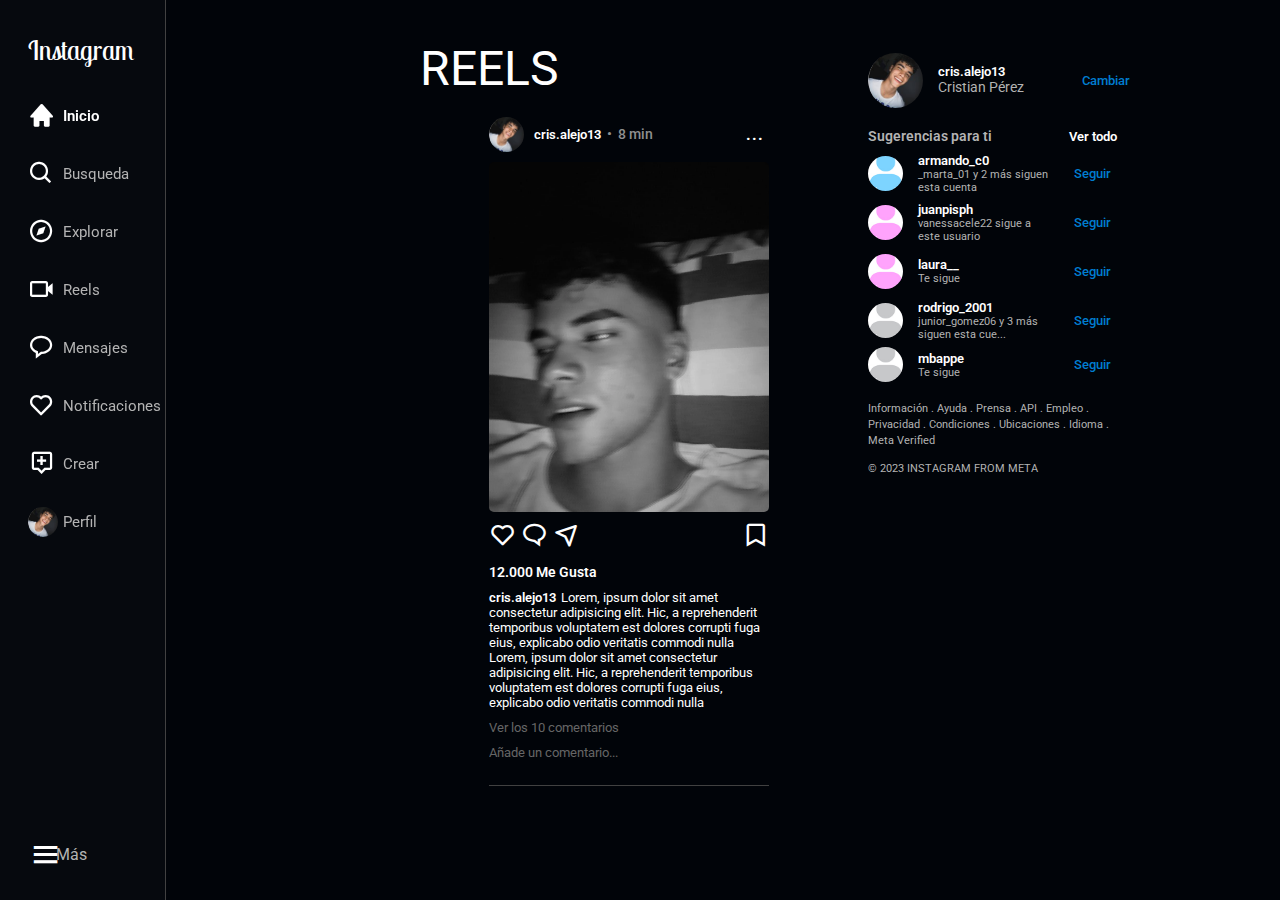
==== components/home.html @ 660f22aa "arreglo de color aside y clase active home" ====
<!DOCTYPE html>
<html lang="en">
<head>
  <meta charset="UTF-8">
  <meta name="viewport" content="width=device-width, initial-scale=1.0">
  <link rel="icon" href="https://static.cdninstagram.com/rsrc.php/v3/yt/r/30PrGfR3xhB.png">
  <link rel="stylesheet" href="../css/home.css">
  <link rel="stylesheet" href="https://cdn.jsdelivr.net/npm/boxicons@latest/css/boxicons.min.css">
  <link rel="stylesheet" href="https://unpkg.com/boxicons@latest/css/boxicons.min.css">
  <title>Instagram</title>
</head>
<body>
  <div class="box_aside_home_menu">
    <header>
      <h1>Instagram</h1>
    </header>
    <div class="box_menu">
      <nav>
        <ul>
          <li>
            <a href="../components/home.html">
              <div class="menu_item active">
                <i class='bx bxs-home'></i>
                <span>Inicio</span>
              </div>
            </a>
          </li>
          <li>
            <div class="menu_item">
              <i class='bx bx-search'></i>
              <span>Busqueda</span>
            </div>
          </li>
          <li>
            <div class="menu_item">
              <i class='bx bx-compass'></i>
              <span>Explorar</span>
            </div>
          </li>
          <li>
            <div class="menu_item">
              <i class='bx bx-video'></i>
              <span>Reels</span>
            </div>
          </li>
          <li>
            <a href="../components/inbox.html">
              <div class="menu_item">
                <i class='bx bx-message-rounded'></i>
                <span>Mensajes</span>
              </div>
            </a>
          </li>
          <li>
            <div class="menu_item">
              <i class='bx bx-heart'></i>
              <span>Notificaciones</span>
            </div>
          </li>
          <li>
            <div class="menu_item">
              <i class='bx bx-message-alt-add'></i>
              <span>Crear</span>
            </div>
          </li>
          <li>
            <a href="../components/profile.html">
              <div class="menu_item">
                <div class="user_profile">
                  <img src="../img/user.jpg" alt="Cristian Pérez">
                </div>
                <span>Perfil</span>
              </div>
            </a>
          </li>
        </ul>
      </nav>
    </div>
    <div class="options">
      <div class="grid_options">
        <i class='bx bx-menu' ></i>
        <span>Más</span>
      </div>
    </div>
  </div>
  <div class="content_main">
    <div class="grid_main">
      <main>
          <section>
            <div class="reels">
              <div class="box_container_reels">
                <span>Reels</span>
              </div>
            </div>
            <div class="content_publications">
              <div class="box_publications">
                <article>
                  <div class="publication">
                    <header>
                      <div class="profile">
                        <div class="box_img_profile">
                          <img src="../img/user.jpg" alt="">
                        </div>
                        <div class="name_profile">
                          <span>cris.alejo13</span>
                          <span>•</span>
                          <span class="current_time_publication">8 min</span>
                        </div>
                      </div>
                      <div class="options_publications">
                        <button>...</button>
                      </div>
                    </header>
                    <div class="post">
                      <img src="../img/cristian.webp" alt="">
                    </div>
                    <div class="interactivity">
                      <div class="reactions_post">
                        <div class="reactions">
                          <span><i class='bx bx-heart'></i></span>
                          <span><i class='bx bx-message-rounded bx-flip-horizontal' ></i></span>
                          <span><i class='bx bx-navigation'></i></span>
                        </div>
                        <div class="save_post">
                          <span><i class='bx bx-bookmark'></i></span>
                        </div>
                      </div>
                      <div class="likes_post">
                        <span>12.000 Me Gusta</span>
                      </div>
                      <div class="description_post">
                        <p><span id="user_profile">cris.alejo13</span>Lorem, ipsum dolor sit amet consectetur adipisicing elit. Hic, a reprehenderit temporibus voluptatem est dolores corrupti fuga eius, explicabo odio veritatis commodi nulla Lorem, ipsum dolor sit amet consectetur adipisicing elit. Hic, a reprehenderit temporibus voluptatem est dolores corrupti fuga eius, explicabo odio veritatis commodi nulla</p>
                      </div>
                      <div class="comments_post">
                        <span>Ver los 10 comentarios</span>
                      </div>
                      <div class="make_comment">
                        <form>
                          <div class="box_input">
                            <textarea placeholder="Añade un comentario..."></textarea>
                          </div>
                        </form>
                      </div>
                    </div>
                  </div>
                </article>
              </div>
            </div>
          </section>
      </main>
      <div class="suggestion">
        <div class="profile_suggestion">
          <div class="suggestions_box profile">
            <div class="box_img_profile">
              <img src="../img/user.jpg" alt="">
            </div>
            <div class="info_profile">
              <span id="username" class="username">cris.alejo13</span>
              <span id="name" class="name">Cristian Pérez</span>
            </div>
              <button>Cambiar</button>
          </div>
          <div class="suggestions_box list">
            <span>Sugerencias para ti</span>
            <button>Ver todo</button>
          </div>
          <div class="suggestions_box not_followers_friends">
            <div class="friends">
              <div class="box_img_profile">
                <img src="../img/masculino.jpg" alt="">
              </div>
              <div class="info_profile">
                <span id="username" class="username">armando_c0</span>
                <span id="friend_follower" class="friend_follower">_marta_01 y 2 más siguen esta cuenta</span>
              </div>
              <button>Seguir</button>
            </div>
            <div class="friends">
              <div class="box_img_profile">
                <img src="../img/femenino.jpg" alt="">
              </div>
              <div class="info_profile">
                <span id="username" class="username">juanpisph</span>
                <span id="friend_follower" class="friend_follower">vanessacele22 sigue a este usuario</span>
              </div>
              <button>Seguir</button>
            </div>
            <div class="friends">
              <div class="box_img_profile">
                <img src="../img/femenino.jpg" alt="">
              </div>
              <div class="info_profile">
                <span id="username" class="username">laura__</span>
                <span id="friend_follower" class="friend_follower">Te sigue</span>
              </div>
              <button>Seguir</button>
            </div>
            <div class="friends">
              <div class="box_img_profile">
                <img src="../img/default.jpg" alt="">
              </div>
              <div class="info_profile">
                <span id="username" class="username">rodrigo_2001</span>
                <span id="friend_follower" class="friend_follower">junior_gomez06 y 3 más siguen esta cue...</span>
              </div>
              <button>Seguir</button>
            </div>
            <div class="friends">
              <div class="box_img_profile">
                <img src="../img/default.jpg" alt="">
              </div>
              <div class="info_profile">
                <span id="username" class="username">mbappe</span>
                <span id="friend_follower" class="friend_follower">Te sigue</span>
              </div>
              <button>Seguir</button>
            </div>
          </div>
          <div class="suggestion_info_company">
            <div class="box">
              <div>
                <a href="">Información</a>
                <span>.</span>
                <a href="#">Ayuda</a>
                <span>.</span>
                <a href="#">Prensa</a>
                <span>.</span>
                <a href="#">API</a>
                <span>.</span>
                <a href="#">Empleo</a>
                <span>.</span>
                <a href="#">Privacidad</a>
                <span>.</span>
                <a href="#">Condiciones</a>
                <span>.</span>
                <a href="#">Ubicaciones</a>
                <span>.</span>
                <a href="#">Idioma</a>
                <span>.</span>
                <a href="#">Meta Verified</a>
              </div>
              <div class="copyright">
                <span>© 2023 INSTAGRAM FROM META</span>
              </div>
            </div>
          </div>
        </div>
      </div>
    </div>
  </div>
</body>
</html>
---- css/home.css ----
@import url('https://fonts.googleapis.com/css2?family=Lobster+Two:ital,wght@0,400;0,700;1,400;1,700&family=Roboto:ital,wght@0,100;0,300;0,400;0,500;0,700;0,900;1,100;1,300;1,400;1,500;1,700;1,900&display=swap');


*{
  padding: 0;
  margin: 0;
  box-sizing: border-box;
  font-family: 'Roboto', sans-serif;
}

html{
  font-size: 16px;
  --border: #414141;
  --hv-bg: rgba(38, 38, 38, .4);
  --color-letter: #A8A8A8;
  --color-meta: #0095F6;
  --font-size-letter: .9rem;
  --font-size-description: .8rem;
  --font-size-icon-menu-aside: 1.7rem;
}



body{
  min-height: 100vh;
  background: #010409;
}

.box_aside_home_menu{
  position: fixed;
  top: 0;
  left: 0;
  width: 13%;
  height: 100vh;
  background: #06090e;
  padding: 20px 10px 10px 20px;
  border-right: 1px solid var(--border);
}

.box_aside_home_menu header{
  position: relative;
  top: 0;
  left: 0;
  width: 100%;
  height: 7%;
  display: flex;
  align-items: center;
  cursor: pointer;
}

.box_aside_home_menu header h1{
  font-family: 'Lobster Two', cursive;
  font-weight: 500;
  font-size: 1.7rem;
  color: #fff;
  padding-left: 8px;
}

.box_aside_home_menu .box_menu{
  position: relative;
  top: 0;
  left: 0;
  width: 100%;
  height: 86%;
  display: flex;
}

.box_aside_home_menu .box_menu nav{
  margin-top: 10px;
  flex-grow: 1;
}

.box_aside_home_menu .box_menu nav ul{
  display: flex;
  flex-direction: column;
  gap: 8px;
}

.box_aside_home_menu .box_menu nav ul li{
  list-style: none;
  height: 50px;
  border-radius: 8px;
  transition: .5s;
  cursor: pointer;
}

.box_aside_home_menu .box_menu nav ul li{
  display: flex;
  align-items: center;
  padding-left: 8px;
}

.box_aside_home_menu .box_menu nav ul li a{
  text-decoration: none;
  flex-grow: 1;
}


.box_aside_home_menu .box_menu nav ul li:hover{
  background: rgba(38, 38, 38, .4);
}

.box_aside_home_menu .box_menu nav ul li .menu_item{
  display: grid;
  grid-template-columns: 10% 1fr;
  gap: 20px;
  flex-grow: 1;
}

.box_aside_home_menu .box_menu nav ul li .menu_item > span{
  align-self: center;
  color: #b3b3b3;
  font-size: .96rem;
  font-weight: 400;
}


.box_aside_home_menu .box_menu nav ul li .menu_item.active span{
  font-weight: 600;
  color: #fff;
}



.box_aside_home_menu .box_menu nav ul li .menu_item i{
  color: #fff;
  font-size: 1.7rem;
  font-weight: 300;
}


.box_aside_home_menu .box_menu nav ul li .menu_item .user_profile{
  position: relative;
  width: 30px;
  height: 30px;
}

.box_aside_home_menu .box_menu nav ul li .menu_item .user_profile img{
  position: absolute;
  width: 100%;
  height: 100%;
  object-fit: cover;
  border-radius: 50%;
}


.box_aside_home_menu .options{
  display: flex;
  width: 100%;
  border-radius: 8px;
  transition: .5s;
  padding: 8px;
}

.box_aside_home_menu .options .grid_options{
  display: grid;
  width: 100%;
  grid-template-columns: 15% 1fr;
  gap: 10px;
}

.box_aside_home_menu .options .grid_options i{
  color: #fff;
  font-size: 2.2rem;
  font-weight: 300;
}

.box_aside_home_menu .options .grid_options span{
  align-self: center;
}

.box_aside_home_menu .options .grid_options span{
  font-size: 1rem;
  color: #b3b3b3;
}

.box_aside_home_menu .options:hover{
  background: rgba(38, 38, 38, .4);
  cursor: pointer;
}


.content_main{
  position: relative;
  margin-left: 250px;
}

.content_main .grid_main{
  display: grid;
  grid-template-columns: 1fr 40%;
  gap: 50px;
}


.content_main .grid_main main{
  position: relative;
}

.content_main .grid_main main section{
  margin-top: 40px;
  position: relative;
  width: 100%;
  height: calc(100% - 40px);
  display: grid;
  grid-template-rows: max-content 1fr;
  row-gap: 20px;
}

/*-----------Construción de historias instagram-----------*/

.content_main .grid_main main section .reels{
  display: flex;
  justify-content: flex-end;
  position: relative;
  width: 100%;
  height: 100%;
}

.content_main .grid_main main section .reels .box_container_reels{
  position: relative;
  width: 70%;
  max-width: 1000px;
}

.content_main .grid_main main section .reels .box_container_reels span{
  color: #fff;
  text-transform: uppercase;
  font-size: 3rem;
}









/*-------- Construción de historias instagram----------*/




.content_main .grid_main main section .content_publications{
  display: flex;
  justify-content: flex-end;
  width: 100%;
}

.content_main .grid_main main section .content_publications .box_publications{
  display: flex;
  flex-direction: column;
  width: 58%;
  gap: 20px;
  /* background: rgba(255, 255, 255, .2); */
}


.content_main .grid_main main section .content_publications .box_publications article{
  display: flex;
  position: relative;
  width: 100%;
  /* height: 100%; */
  max-width: 480px;
  /* height: 800px; */
  /* background: red; */
  margin-bottom: 20px;
}

.content_main .grid_main main section .content_publications .box_publications article:nth-child(1){
  margin-bottom: 20px;
}

.content_main .grid_main main section .content_publications .box_publications article .publication{
  position: relative;
  display: grid;
  grid-template-rows: max-content 1fr; /*La fila 3 crece implicitamente*/
  width: 85%;
  height: inherit;
  border-bottom: 1px solid #414141;
}

.content_main .grid_main main section .content_publications .box_publications article .publication header{
  display: flex;
  flex-direction: row;
  justify-content: space-between;
  align-items: center;
  padding-bottom: 10px;
}

.content_main .grid_main main section .content_publications .box_publications article .publication header .profile{
  position: relative;
  display: grid;
  grid-template-columns: max-content 1fr;
  flex-grow: 1;
}

.content_main .grid_main main section .content_publications .box_publications article .publication header .profile .box_img_profile{
  position: relative;
  width: 35px;
  height: 35px;
}

.content_main .grid_main main section .content_publications .box_publications article .publication header .profile .box_img_profile img{
  position: absolute;
  width: 100%;
  height: 100%;
  object-fit: cover;
  border-radius: 50%;
}


.content_main .grid_main main section .content_publications .box_publications article .publication header .profile .name_profile{
  display: grid;
  grid-template-columns: max-content max-content max-content;
  place-items: center;
  padding-left: 10px;
  column-gap: 6px;
}

.content_main .grid_main main section .content_publications .box_publications article .publication header .profile .name_profile span{
  color: #8F8F8F;
  font-weight: 500;
  font-size: .9rem;
}

.content_main .grid_main main section .content_publications .box_publications article .publication header .profile .name_profile span:nth-child(1){
  color: #fff;
  font-size: .8rem;
  font-weight: 600;
}

.content_main .grid_main main section .content_publications .box_publications article .publication header .options_publications{
  display: flex;
}

.content_main .grid_main main section .content_publications .box_publications article .publication header .options_publications button{
  outline: none;
  border: none;
  background: none;
  padding: 5px;
  font-size: 1.02rem;
  letter-spacing: 1px;
  color: #fff;
  font-weight: 700;
  cursor: pointer;
}

.content_main .grid_main main section .content_publications .box_publications article .publication header .options_publications button:hover{
  color: #666666;
}


.content_main .grid_main main section .content_publications .box_publications article .publication .post{
  position: relative;
  display: block;
  width: 100%;
  padding-bottom: 125%;
  /* height: 100%; */
  border-radius: 5px;
  overflow: hidden;
}

.content_main .grid_main main section .content_publications .box_publications article .publication .post img{
  position: absolute;
  width: 100%;
  height: 100%;
  object-fit: cover;
}


.content_main .grid_main main section .content_publications .box_publications article .publication .interactivity{
  position: relative;
  display: flex;
  flex-direction: column;
  gap: 10px;
}

.content_main .grid_main main section .content_publications .box_publications article .publication .interactivity .reactions_post{
  display: flex;
  justify-content: space-between;
  padding-top: 10px;
}

.content_main .grid_main main section .content_publications .box_publications article .publication .interactivity .reactions_post .reactions{
  display: flex;
  align-items: center;
  gap: 5px;
}

.content_main .grid_main main section .content_publications .box_publications article .publication .interactivity .reactions_post .reactions span,
.content_main .grid_main main section .content_publications .box_publications article .publication .interactivity .save_post span{
  font-size: 1.7rem;
  color: #fff;
  cursor: pointer;
}

.content_main .grid_main main section .content_publications .box_publications article .publication .interactivity .reactions_post .reactions span i,
.content_main .grid_main main section .content_publications .box_publications article .publication .interactivity .save_post span i{
  font-weight: 100;
}

.content_main .grid_main main section .content_publications .box_publications article .publication .interactivity .reactions_post .reactions span i:hover,
.content_main .grid_main main section .content_publications .box_publications article .publication .interactivity .save_post span i:hover{
  color: #666666;
}

.content_main .grid_main main section .content_publications .box_publications article .publication .interactivity .likes_post{
  display: flex;
}

.content_main .grid_main main section .content_publications .box_publications article .publication .interactivity .likes_post span{
  font-size: .85rem;
  color: #fff;
  font-weight: 600;
  cursor: pointer;
}

.content_main .grid_main main section .content_publications .box_publications article .publication .interactivity .description_post{
  display: flex;
  flex-wrap: wrap;
}


.content_main .grid_main main section .content_publications .box_publications article .publication .interactivity .description_post p{
  font-size: .8rem;
  color: #fff;  
}

.content_main .grid_main main section .content_publications .box_publications article .publication .interactivity .description_post p span{
  font-size: .8rem;
  color: #fff;
  font-weight: 600;
  margin-right: 5px;
}

.content_main .grid_main main section .content_publications .box_publications article .publication .interactivity .comments_post{
  display: flex;
}

.content_main .grid_main main section .content_publications .box_publications article .publication .interactivity .comments_post span{
  color: #666666;
  font-size: .8rem;
}

.content_main .grid_main main section .content_publications .box_publications article .publication .interactivity .comments_post span:hover{
  text-decoration: underline;
  cursor: pointer;
}

.content_main .grid_main main section .content_publications .box_publications article .publication .interactivity .make_comment{
  display: flex;
  height: 40px;
}

.content_main .grid_main main section .content_publications .box_publications article .publication .interactivity .make_comment form{
  flex-grow: 1;
}

.content_main .grid_main main section .content_publications .box_publications article .publication .interactivity .make_comment form .box_input{
  position: relative;
  width: 100%;
  height: 100%;
}

.content_main .grid_main main section .content_publications .box_publications article .publication .interactivity .make_comment form .box_input textarea{
  position: absolute;
  outline: none;
  background: none;
  border: none;
  width: 100%;
  height: 100%;
  font-size: .8rem;
  resize: none;
  color: #fff;
  padding-right: 80px;
}

.content_main .grid_main main section .content_publications .box_publications article .publication .interactivity .make_comment form .box_input textarea::placeholder{
  color: #666666;
}


.content_main .grid_main .suggestion{
  width: 100%;
  height: 100vh;
}

.content_main .grid_main .suggestion .profile_suggestion{
  margin-top: 40px;
}

.content_main .grid_main .suggestion .profile_suggestion{
  display: grid;
  grid-template-rows: 80px 20px 230px 100px;
  gap: 6px;
}

.content_main .grid_main .suggestion .profile_suggestion .suggestions_box.profile{
  display: grid;
  grid-template-columns: max-content 25% 100px;
  place-items: center;
  gap: 15px;
}

.content_main .grid_main .suggestion .profile_suggestion .suggestions_box.profile .box_img_profile{
  position: relative;
  width: 55px;
  height: 55px;
}

.content_main .grid_main .suggestion .profile_suggestion .suggestions_box.profile .box_img_profile img,
.content_main .grid_main .suggestion .profile_suggestion .suggestions_box.not_followers_friends .friends .box_img_profile img{
  position: absolute;
  width: 100%;
  height: 100%;
  object-fit: cover;
  border-radius: 50%;
}

.content_main .grid_main .suggestion .profile_suggestion .suggestions_box.profile .info_profile,
.content_main .grid_main .suggestion .profile_suggestion .suggestions_box.not_followers_friends .friends .info_profile{
  position: relative;
  width: 100%;
  height: 100%;
}

.content_main .grid_main .suggestion .profile_suggestion .suggestions_box.profile .info_profile,
.content_main .grid_main .suggestion .profile_suggestion .suggestions_box.not_followers_friends .friends .info_profile{
  display: flex;
  flex-direction: column;
  justify-content: center;
}

.content_main .grid_main .suggestion .profile_suggestion .suggestions_box.profile .info_profile span:nth-child(1),
.content_main .grid_main .suggestion .profile_suggestion .suggestions_box.not_followers_friends .friends .info_profile span:nth-child(1){
  color: #fff;
  font-weight: 600;
  font-size: .8rem;
}

.content_main .grid_main .suggestion .profile_suggestion .suggestions_box.profile .info_profile span:nth-child(2){
  color: #b3b3b3;
  font-size: .9rem;
}

.content_main .grid_main .suggestion .profile_suggestion .suggestions_box.profile button,
.content_main .grid_main .suggestion .profile_suggestion .suggestions_box.not_followers_friends .friends button{
  background: none;
  outline: none;
  border: none;
  color: #007DD0;
  font-weight: 500;
  font-size: .8rem;
  cursor: pointer;
}

.content_main .grid_main .suggestion .profile_suggestion .suggestions_box.profile button:hover,
.content_main .grid_main .suggestion .profile_suggestion .suggestions_box.not_followers_friends .friends button:hover{
 color: #fff;
}

.content_main .grid_main .suggestion .profile_suggestion .suggestions_box.list{
  width: calc(10% + 25% + 100px + 5px);
  display: flex;
  justify-content: space-between;
  align-items: center;
}

.content_main .grid_main .suggestion .profile_suggestion .suggestions_box.list span{
  color: #b3b3b3;
  font-size: .85rem;
  font-weight: 600;
}

.content_main .grid_main .suggestion .profile_suggestion .suggestions_box.list button{
  border: none;
  outline: none;
  background: none;
  color: #fff;
  font-size: .8rem;
  font-weight: 600;
  cursor: pointer;
}

.content_main .grid_main .suggestion .profile_suggestion .suggestions_box.list button:hover{
  color: #b3b3b3;
}

.content_main .grid_main .suggestion .profile_suggestion .not_followers_friends{
  width: calc(10% + 25% + 100px + 5px);
  height: 100%;
  display: grid;
  grid-template-rows: repeat(4, 1fr);
  gap: 5px;
}

.content_main .grid_main .suggestion .profile_suggestion .not_followers_friends .friends{
  display: grid;
  grid-template-columns: max-content 1fr 50px;
  place-items: center;
  column-gap: 15px;
}

.content_main .grid_main .suggestion .profile_suggestion .suggestions_box.not_followers_friends .friends .box_img_profile{
  position: relative;
  width: 35px;
  height: 35px;
}

.content_main .grid_main .suggestion .profile_suggestion .suggestions_box.not_followers_friends .friends .info_profile span:nth-child(2){
  color: #b3b3b3;
  font-size: .7rem;
}


.content_main .grid_main .suggestion .profile_suggestion .suggestion_info_company{
  display: flex;
  align-items: center;
}

.content_main .grid_main .suggestion .profile_suggestion .box{
  display: grid;
  grid-template-rows: repeat(2, auto);
  width: calc(10% + 25% + 100px + 5px);
  row-gap: 15px;
}

.content_main .grid_main .suggestion .profile_suggestion .box div{
  display: flex;
  flex-wrap: wrap;
  gap: 3px;
}

.content_main .grid_main .suggestion .profile_suggestion .box div > a,
.content_main .grid_main .suggestion .profile_suggestion .box div > span{
  text-decoration: none;
  font-size: .70rem;
  color: #b3b3b3;
}

.content_main .grid_main .suggestion .profile_suggestion .box div > a:hover{
  text-decoration: underline;
}


@media screen and (min-width: 1500px){
  .content_main .grid_main main section .content_publications .box_publications article .publication{
    grid-template-rows: max-content 1fr;
  }
  

}
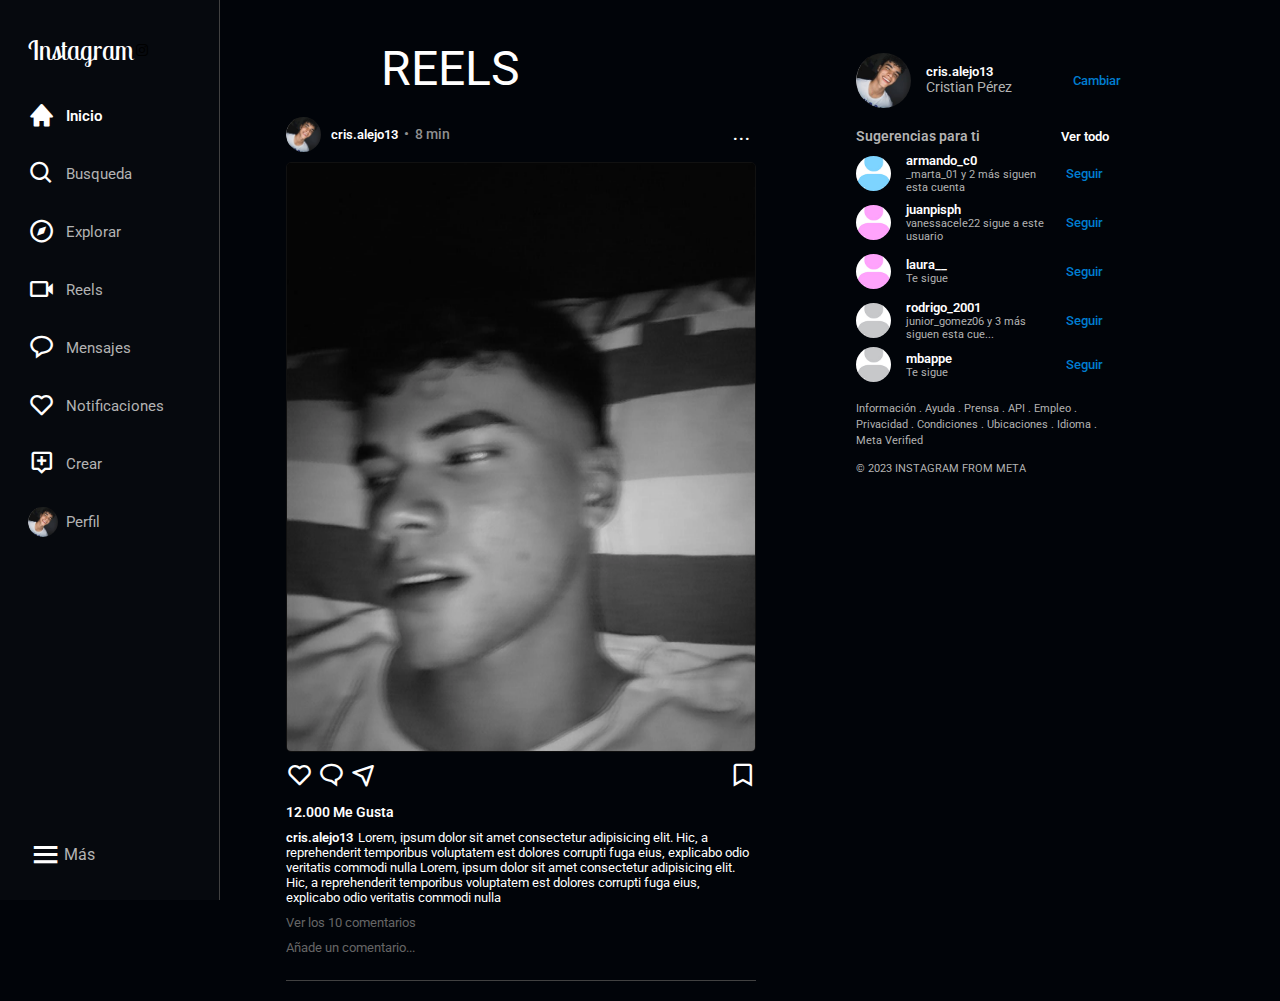
==== commit 56d8d525: "Media query de la home hasta 765px" ====
--- a/components/home.html
+++ b/components/home.html
@@ -13,6 +13,7 @@
   <div class="box_aside_home_menu">
     <header>
       <h1>Instagram</h1>
+      <i class='bx bxl-instagram'></i>
     </header>
     <div class="box_menu">
       <nav>
--- a/css/home.css
+++ b/css/home.css
@@ -17,6 +17,7 @@
   --font-size-letter: .9rem;
   --font-size-description: .8rem;
   --font-size-icon-menu-aside: 1.7rem;
+  --border-box-img-post: #111111;
 }
 
 
@@ -32,6 +33,7 @@
   left: 0;
   width: 13%;
   height: 100vh;
+  min-width: 220px;
   background: #06090e;
   padding: 20px 10px 10px 20px;
   border-right: 1px solid var(--border);
@@ -188,7 +190,7 @@
 .content_main .grid_main{
   display: grid;
   grid-template-columns: 1fr 40%;
-  gap: 50px;
+  gap: 100px;
 }
 
 
@@ -261,7 +263,7 @@
   position: relative;
   width: 100%;
   /* height: 100%; */
-  max-width: 480px;
+  max-width: 470px;
   /* height: 800px; */
   /* background: red; */
   margin-bottom: 20px;
@@ -275,7 +277,6 @@
   position: relative;
   display: grid;
   grid-template-rows: max-content 1fr; /*La fila 3 crece implicitamente*/
-  width: 85%;
   height: inherit;
   border-bottom: 1px solid #414141;
 }
@@ -359,6 +360,7 @@
   /* height: 100%; */
   border-radius: 5px;
   overflow: hidden;
+  border: thin solid var(--border-box-img-post);
 }
 
 .content_main .grid_main main section .content_publications .box_publications article .publication .post img{
@@ -644,10 +646,102 @@
 }
 
 
-@media screen and (min-width: 1500px){
+@media screen and (max-width: 1750px){
+  .content_main {
+    margin-left: 220px;
+  }
+
+  .content_main .grid_main main section .content_publications .box_publications {
+    width: initial;
+  }
+
+}
+
+@media screen and (max-width: 1265px){
+
+  .content_main {
+    margin-left: 70px;
+  }
+
+  .box_aside_home_menu {
+    width: auto;
+    min-width: auto;
+    max-width: 70px;
+    padding: 20px 10px 10px 10px;
+  }
+
+  .box_aside_home_menu header h1 {
+    display: none;
+  }
+
+  .box_aside_home_menu header{
+    justify-content: center;
+  }
+
+  .box_aside_home_menu header i {
+    display: block;
+    color: #fff;
+    font-size: 1.7rem;
+    font-weight: 300;
+  }
+
+  .box_aside_home_menu .box_menu nav ul {
+    align-items: center;
+  }
+
+  .box_aside_home_menu .box_menu nav ul li {
+    padding-left: 0;
+  }
+
+  .box_aside_home_menu .box_menu nav ul li .menu_item {
+    display: flex;
+  }
+
+  .box_aside_home_menu .box_menu nav ul li .menu_item span{
+    display: none;
+  }
+
+  .box_aside_home_menu .options .grid_options {
+    display: block;
+  }
+
+  .box_aside_home_menu .options .grid_options span {
+    display: none;
+  }
+
+  /*Popup de ver más opciones*/
+  .more_options {
+    position: fixed;
+    bottom: 21px;
+    left: 61px;
+    border-radius: 20px;
+    z-index: 1;
+  }
+  /*Popup de ver más opciones*/
+}
+
+@media screen and (max-width: 1160px){
+
+  .content_main .grid_main {
+    display: flex;
+    justify-content: center;
+  }
+
+  .content_main .grid_main .suggestion {
+    display: none;
+  }
+
+
+}
+
+
+/* @media screen and (min-width: 1500px){
   .content_main .grid_main main section .content_publications .box_publications article .publication{
     grid-template-rows: max-content 1fr;
   }
-  
-
-}+} */
+
+
+
+
+
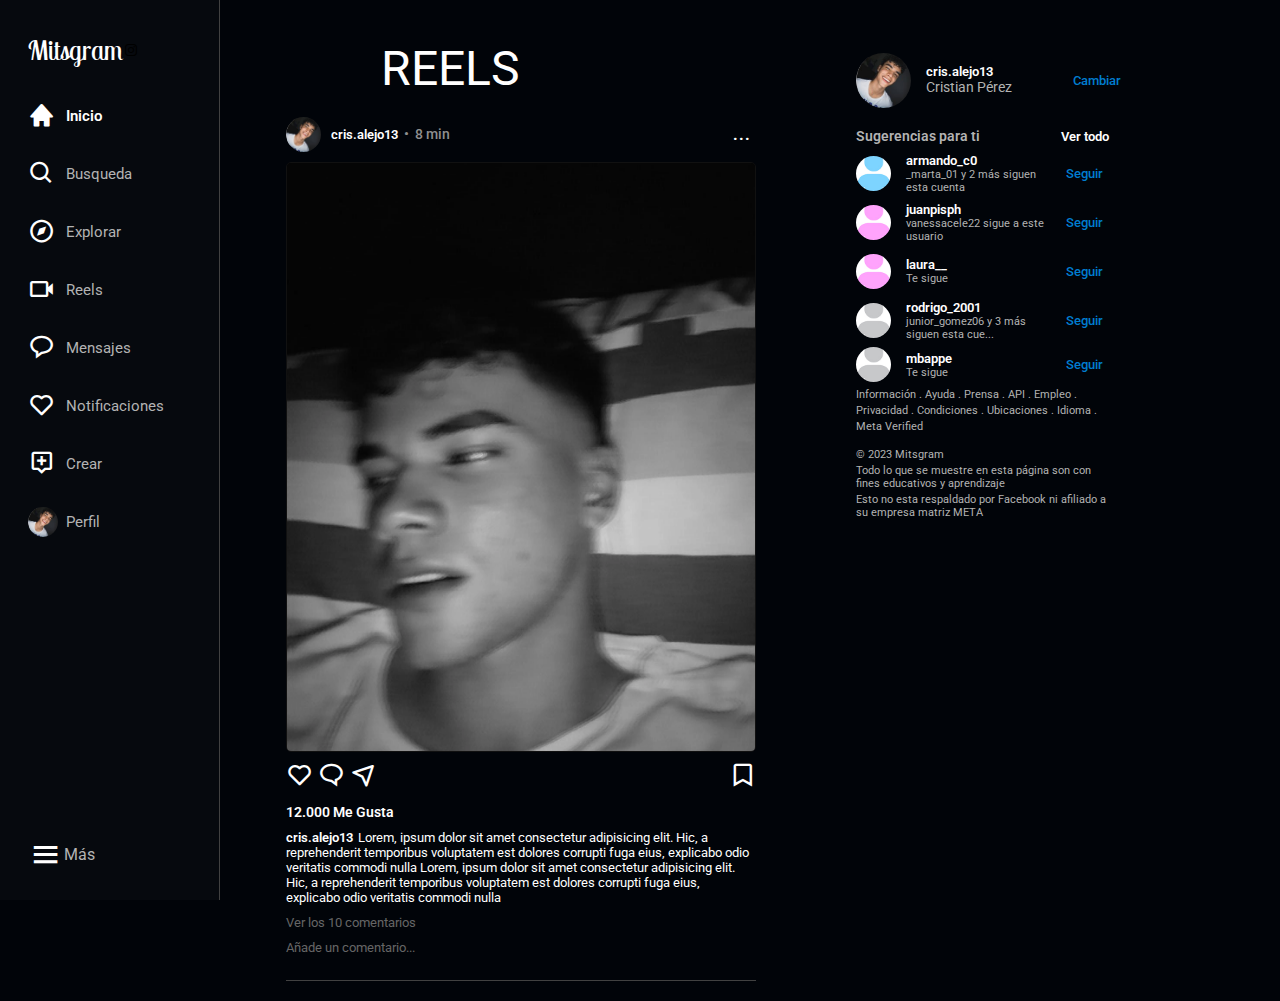
==== commit 4ce18998: "Refactorización de codigo css he implementación de avisos, en los cuales todo es bajo aprendizaje" ====
--- a/components/home.html
+++ b/components/home.html
@@ -3,16 +3,16 @@
 <head>
   <meta charset="UTF-8">
   <meta name="viewport" content="width=device-width, initial-scale=1.0">
-  <link rel="icon" href="https://static.cdninstagram.com/rsrc.php/v3/yt/r/30PrGfR3xhB.png">
+  <link rel="icon" href="">
   <link rel="stylesheet" href="../css/home.css">
   <link rel="stylesheet" href="https://cdn.jsdelivr.net/npm/boxicons@latest/css/boxicons.min.css">
   <link rel="stylesheet" href="https://unpkg.com/boxicons@latest/css/boxicons.min.css">
-  <title>Instagram</title>
+  <title>Mitsgram</title>
 </head>
 <body>
   <div class="box_aside_home_menu">
     <header>
-      <h1>Instagram</h1>
+      <a href="home.html">Mitsgram</a>
       <i class='bx bxl-instagram'></i>
     </header>
     <div class="box_menu">
@@ -85,6 +85,19 @@
     </div>
   </div>
   <div class="content_main">
+    <header>
+      <div class="title_social_network">
+        <a href="home.html">Mitsgram</a>
+      </div>
+      <div class="reactions_and_messages">
+        <div class="notification">
+          <i class='bx bx-heart'></i>
+        </div>
+        <div class="messages">
+          <a href="../components/inbox.html"><i class='bx bx-message-rounded'></i></a>
+        </div>
+      </div>
+    </header>
     <div class="grid_main">
       <main>
           <section>
@@ -241,7 +254,9 @@
                 <a href="#">Meta Verified</a>
               </div>
               <div class="copyright">
-                <span>© 2023 INSTAGRAM FROM META</span>
+                <span>© 2023 Mitsgram</span>
+                <span>Todo lo que se muestre en esta página son con fines educativos y aprendizaje</span>
+                <span>Esto no esta respaldado por Facebook ni afiliado a su empresa matriz META</span>
               </div>
             </div>
           </div>
@@ -249,5 +264,61 @@
       </div>
     </div>
   </div>
+  <div class="more_options" id="more_options">
+    <nav>
+      <div class="box_option_primary">
+        <ul>
+          <li>
+            <a href="#">
+              <div class="select_option">
+                <i class='bx bx-cog'></i>
+                <span>Configuración</span>
+              </div>
+            </a>
+          </li>
+          <li>
+            <a href="#">
+              <div class="select_option">
+                <i class='bx bx-history'></i>
+                <span>Tu actividad</span>
+              </div>
+            </a>
+          </li>
+          <li>
+            <a href="#">
+            <div class="select_option">
+              <i class='bx bx-bookmark'></i>
+              <span>Guardadas</span>
+            </div>
+          </a>
+          </li>
+          <li>
+            <div class="select_option">
+              <i class='bx bx-moon bx-rotate-270'></i>
+              <span>Cambiar Aspecto</span>
+            </div>
+          </li>
+          <li>
+            <div class="select_option">
+              <i class='bx bx-info-circle'></i>
+              <span>Informar de un problema</span>
+            </div>
+          </li>
+        </ul>
+      </div>
+      <div class="decoration"></div>
+      <div class="option_account">
+        <div class="change_account">
+          <span>Cambiar de cuenta</span>
+        </div>
+        <a href="/">
+          <div class="log_out">
+            <span>Salir</span>
+          </div>
+        </a>
+      </div>
+    </nav>
+  </div>
+  <script src="../js/popupLogOut.js"></script>
 </body>
 </html>--- a/css/home.css
+++ b/css/home.css
@@ -50,7 +50,8 @@
   cursor: pointer;
 }
 
-.box_aside_home_menu header h1{
+.box_aside_home_menu header a{
+  text-decoration: none;
   font-family: 'Lobster Two', cursive;
   font-weight: 500;
   font-size: 1.7rem;
@@ -80,16 +81,16 @@
 
 .box_aside_home_menu .box_menu nav ul li{
   list-style: none;
+  border-radius: 8px;
   height: 50px;
-  border-radius: 8px;
   transition: .5s;
-  cursor: pointer;
 }
 
 .box_aside_home_menu .box_menu nav ul li{
   display: flex;
   align-items: center;
   padding-left: 8px;
+  cursor: pointer;
 }
 
 .box_aside_home_menu .box_menu nav ul li a{
@@ -154,6 +155,121 @@
   padding: 8px;
 }
 
+.more_options{
+  position: fixed;
+  width: 260px;
+  height: 400px;
+  bottom: 80px;
+  left: 20px;
+  border-radius: 8px;
+  background: #262626;
+  visibility: hidden;
+  opacity: 0;
+}
+
+.more_options.active{
+  visibility: visible;
+  opacity: 1;
+}
+
+.more_options nav{
+  position: relative;
+  display: flex;
+  flex-direction: column;
+  height: 100%;
+  cursor: auto;
+}
+
+.more_options nav .decoration{
+  position: relative;
+  width: 100%;
+  height: 5px;
+  background: #414141;
+}
+
+.more_options nav .option_account{
+  position: relative;
+  display: flex;
+  flex-direction: column;
+  padding: 10px;
+}
+
+.more_options nav .option_account a{
+  text-decoration: none;
+}
+
+.more_options nav .option_account .change_account,
+.more_options nav .option_account a .log_out{
+  padding: 15px;
+}
+
+.more_options nav .option_account .change_account span,
+.more_options nav .option_account a .log_out span{ 
+  color: #cecece;
+  font-size: .9rem;
+}
+
+.more_options nav .option_account .change_account:hover,
+.more_options nav .option_account a .log_out:hover{
+  background: #414141;
+  border-radius: 8px;
+  cursor: pointer;
+}
+
+.more_options nav .box_option_primary{
+  display: flex;
+  padding: 10px;
+  flex-grow: 1;
+}
+
+.more_options nav ul{
+  position: relative;
+  display: flex;
+  flex-direction: column;
+  gap: 1px;
+  flex-grow: 1;
+}
+
+.more_options nav ul li{
+  list-style: none;
+  padding: 15px;
+  flex-grow: 1;
+}
+
+.more_options nav ul li:hover{
+  background: #414141;
+  border-radius: 8px;
+  cursor: pointer;
+}
+
+.more_options nav ul li a{
+  text-decoration: none;
+}
+
+.more_options nav ul li a .select_option,
+.more_options nav ul li .select_option{
+  display: flex;
+  gap: 8px;
+  align-items: center;
+}
+
+.more_options nav ul li a .select_option i,
+.more_options nav ul li .select_option i{
+  font-size: 1.2rem;
+}
+
+.more_options nav ul li a .select_option i,
+.more_options nav ul li a .select_option span,
+.more_options nav ul li .select_option i,
+.more_options nav ul li .select_option span{
+  color: #cecece;
+}
+
+.more_options nav ul li a .select_option span,
+.more_options nav ul li .select_option span{
+  font-size: .9rem;
+}
+
 .box_aside_home_menu .options .grid_options{
   display: grid;
   width: 100%;
@@ -186,6 +302,11 @@
   position: relative;
   margin-left: 250px;
 }
+
+.content_main header{
+  display: none;
+}
+
 
 .content_main .grid_main{
   display: grid;
@@ -494,7 +615,7 @@
 
 .content_main .grid_main .suggestion .profile_suggestion{
   display: grid;
-  grid-template-rows: 80px 20px 230px 100px;
+  grid-template-rows: 80px 20px 230px max-content;
   gap: 6px;
 }
 
@@ -670,7 +791,7 @@
     padding: 20px 10px 10px 10px;
   }
 
-  .box_aside_home_menu header h1 {
+  .box_aside_home_menu header a {
     display: none;
   }
 
@@ -687,10 +808,6 @@
 
   .box_aside_home_menu .box_menu nav ul {
     align-items: center;
-  }
-
-  .box_aside_home_menu .box_menu nav ul li {
-    padding-left: 0;
   }
 
   .box_aside_home_menu .box_menu nav ul li .menu_item {
@@ -734,6 +851,131 @@
 
 }
 
+@media screen and (max-width: 765px){
+
+  .content_main {
+    margin-left: 0px;
+  }
+
+  .content_main header{
+    display: flex;
+    justify-content: space-between;
+    padding: 15px;
+  }
+
+  .content_main header .title_social_network{
+    flex-grow: 1;
+  }
+
+  .content_main header .title_social_network a{
+    text-decoration: none;
+    font-family: 'Lobster Two', cursive;
+    font-weight: 500;
+    font-size: 2rem;
+    color: #fff;
+    padding-left: 8px;
+  }
+
+
+  .content_main header .reactions_and_messages{
+    flex-grow: 1;
+    display: flex;
+    gap: 20px;
+    justify-content: end;
+  }
+
+  .content_main header .reactions_and_messages > div{
+    display: flex;
+    justify-content: center;
+    align-items: center;
+  }
+
+  .content_main header .reactions_and_messages > div i{
+    color: #fff;
+    font-size: 2rem;
+  }
+
+  .content_main .grid_main main section{
+    margin-top: 0;
+    height: initial;
+    grid-template-rows: max-content 1fr;
+  }
+
+  .box_aside_home_menu {
+    top: auto;
+    left: 0;
+    bottom: 0;
+    max-width: none;
+    width: 100%;
+    height: 5vh;
+    z-index: 1;
+    padding: 0; /*Se le quita el padding*/
+    border-top: none;
+  }
+
+  .box_aside_home_menu header {
+    display: none;
+  }
+
+  .box_aside_home_menu .box_menu {
+    height: 100%;
+  }
+
+  .box_aside_home_menu .box_menu nav {
+    margin-top: 0; /*Se le quita el margin*/
+    align-self: center;
+  }
+
+  .box_aside_home_menu .box_menu nav ul {
+    display: flex;
+    flex-direction: row;
+    align-items: center;
+    justify-content: space-evenly;
+    gap: 0; /*Se le quita el gap*/
+  }
+
+  .box_aside_home_menu .box_menu nav ul li:nth-child(3),
+  .box_aside_home_menu .box_menu nav ul li:nth-child(5),
+  .box_aside_home_menu .box_menu nav ul li:nth-child(6){
+    display: none;
+  }
+
+  .box_aside_home_menu .box_menu nav ul li .menu_item i {
+    font-size: 1.5rem;
+  }
+
+  .box_aside_home_menu .box_menu nav ul li .menu_item .user_profile {
+    width: 25px;
+    height: 25px;
+  }
+
+
+  .box_aside_home_menu .options {
+    display: none;
+  }
+
+  .container_profile section main .profile_data .box_grid_profile .photos .collage_photos{
+    grid-auto-rows: 240px;
+  }
+
+  .content_main .grid_main main section .content_publications .box_publications article .publication .interactivity .make_comment{
+    display: none;
+  }
+
+  .content_main .grid_main main section .content_publications .box_publications article .publication {
+    border-bottom: none;
+  }
+
+  .content_main .grid_main main section .content_publications .box_publications article .publication .interactivity {
+    padding: 0px 10px 50px 10px;
+  }
+
+
+}
+
+
+
+
 
 /* @media screen and (min-width: 1500px){
   .content_main .grid_main main section .content_publications .box_publications article .publication{
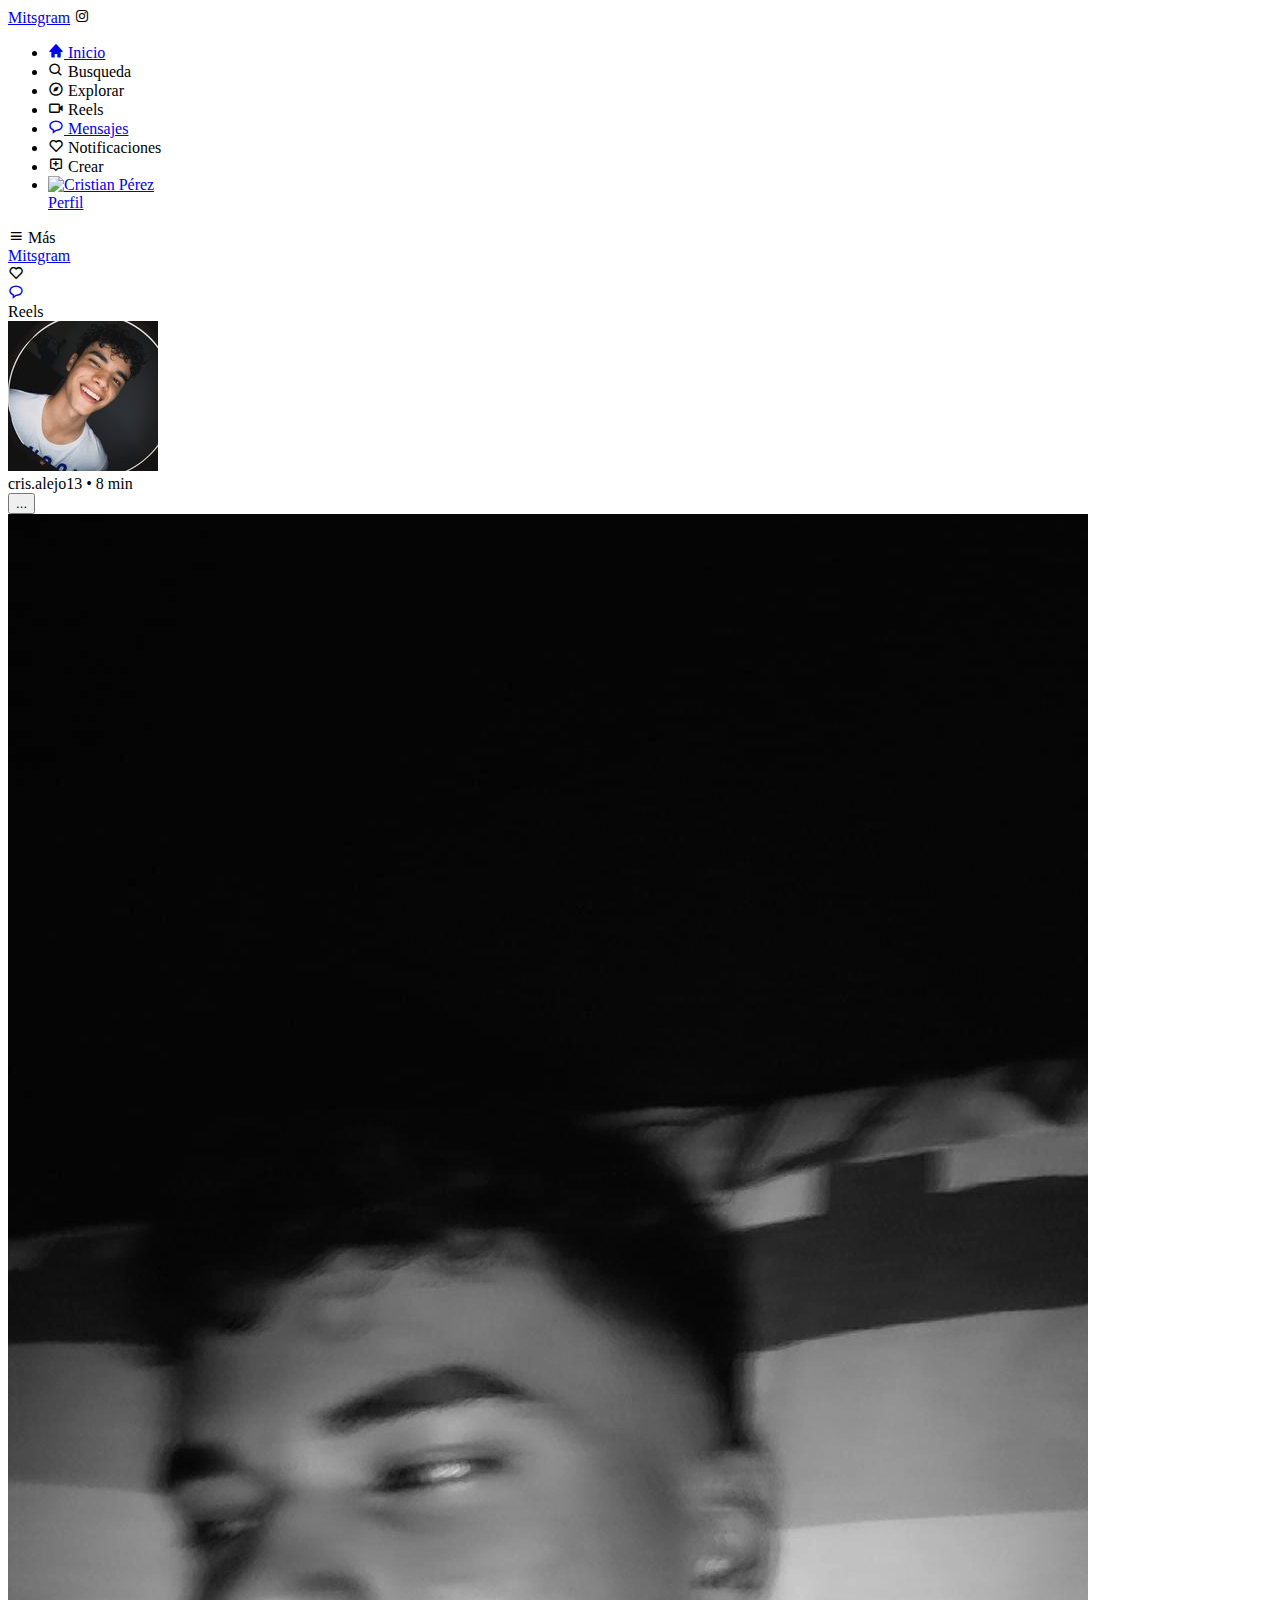
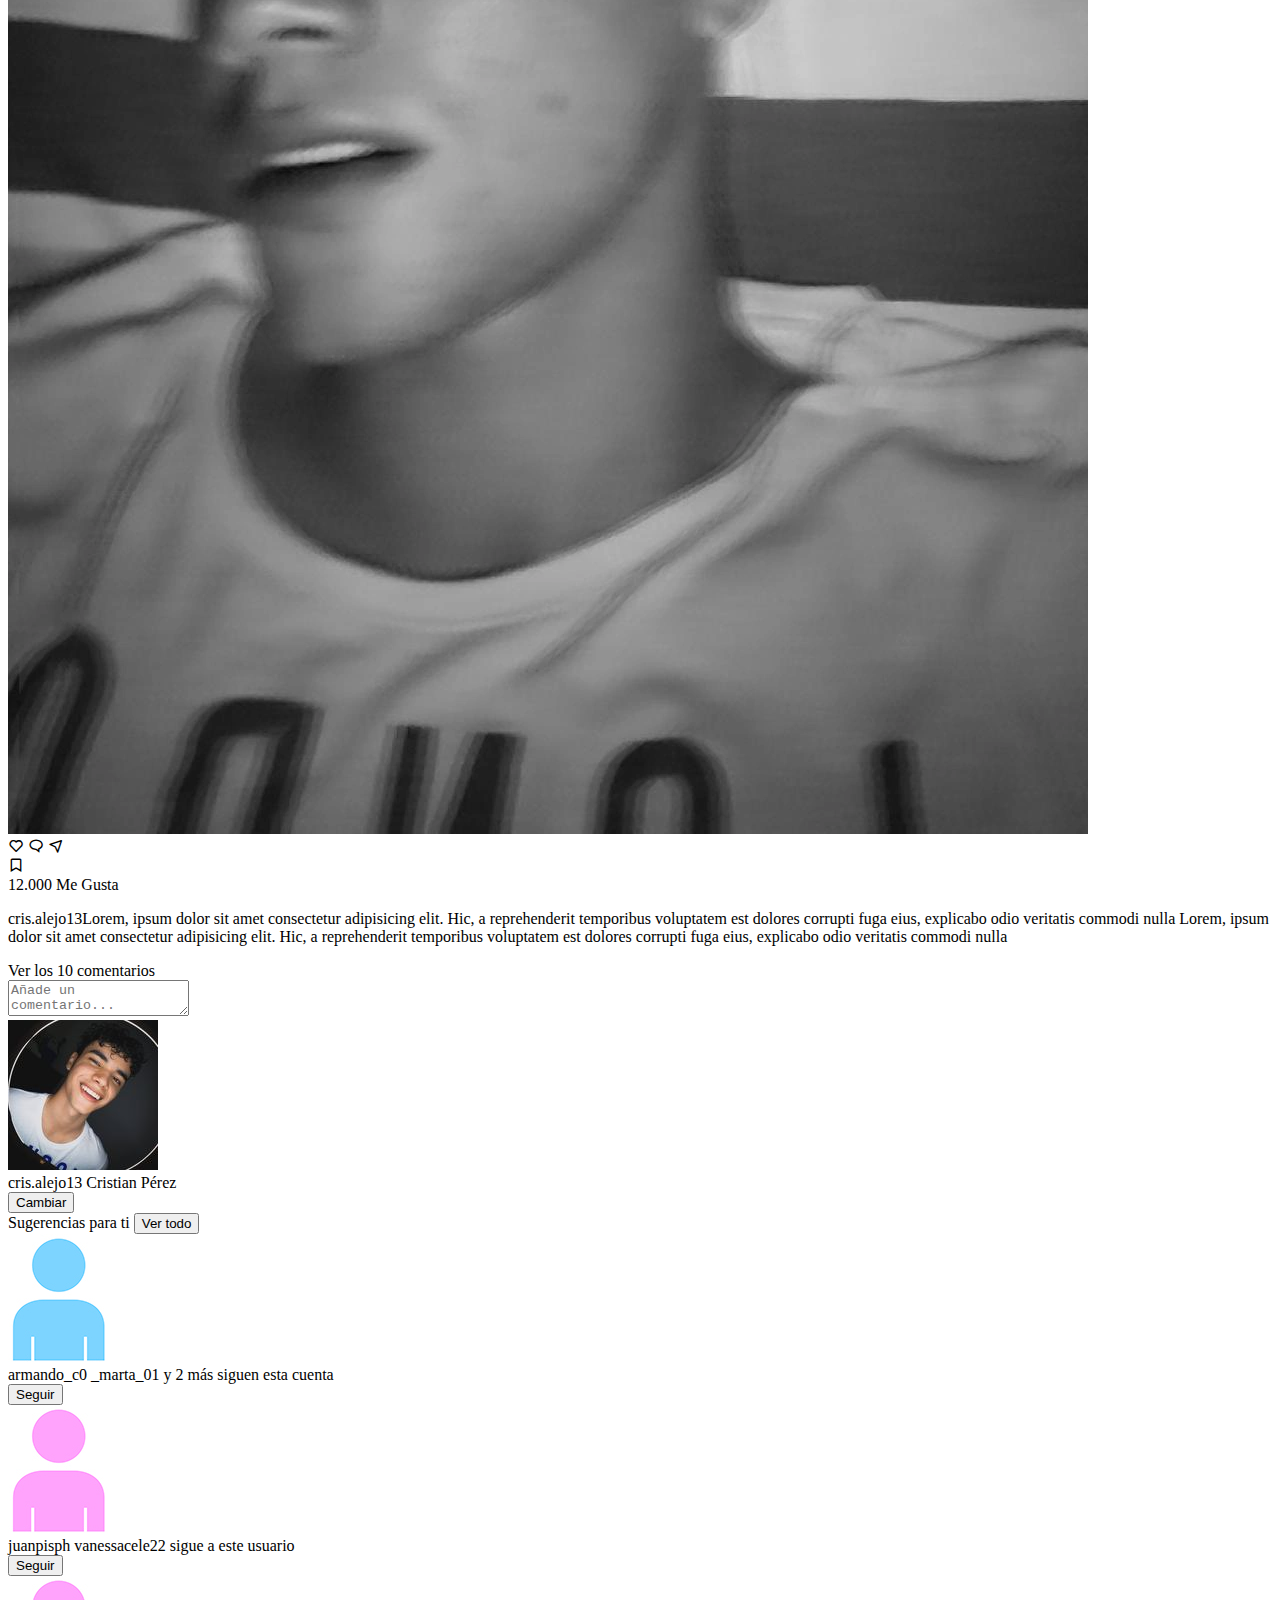
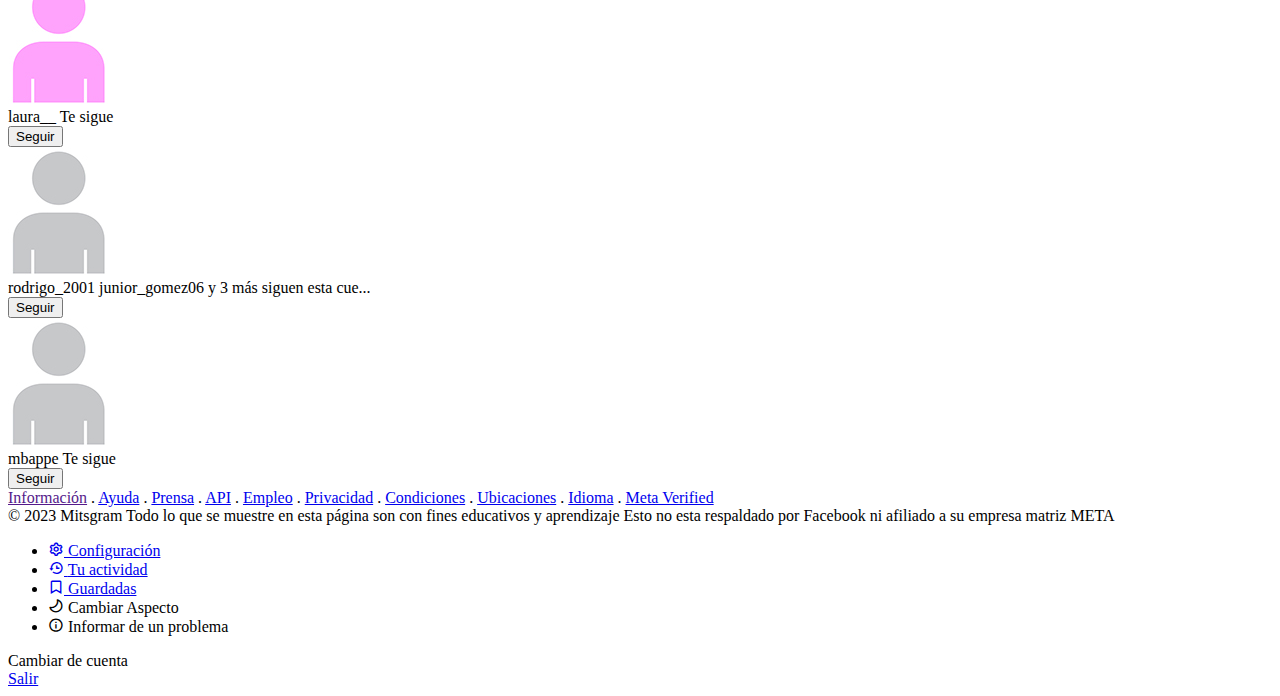
==== commit f1c75b54: "Se cambia URL" ====
--- a/components/home.html
+++ b/components/home.html
@@ -4,7 +4,7 @@
   <meta charset="UTF-8">
   <meta name="viewport" content="width=device-width, initial-scale=1.0">
   <link rel="icon" href="">
-  <link rel="stylesheet" href="../css/home.css">
+  <link rel="stylesheet" href="/Clone-Instagram/css/home.css">
   <link rel="stylesheet" href="https://cdn.jsdelivr.net/npm/boxicons@latest/css/boxicons.min.css">
   <link rel="stylesheet" href="https://unpkg.com/boxicons@latest/css/boxicons.min.css">
   <title>Mitsgram</title>
@@ -12,14 +12,14 @@
 <body>
   <div class="box_aside_home_menu">
     <header>
-      <a href="home.html">Mitsgram</a>
+      <a href="/Clone-Instagram/components/home.html">Mitsgram</a>
       <i class='bx bxl-instagram'></i>
     </header>
     <div class="box_menu">
       <nav>
         <ul>
           <li>
-            <a href="../components/home.html">
+            <a href="/Clone-Instagram/components/home.html">
               <div class="menu_item active">
                 <i class='bx bxs-home'></i>
                 <span>Inicio</span>
@@ -45,7 +45,7 @@
             </div>
           </li>
           <li>
-            <a href="../components/inbox.html">
+            <a href="/Clone-Instagram/components/inbox.html">
               <div class="menu_item">
                 <i class='bx bx-message-rounded'></i>
                 <span>Mensajes</span>
@@ -65,10 +65,10 @@
             </div>
           </li>
           <li>
-            <a href="../components/profile.html">
+            <a href="/Clone-Instagram/components/profile.html">
               <div class="menu_item">
                 <div class="user_profile">
-                  <img src="../img/user.jpg" alt="Cristian Pérez">
+                  <img src="/Clone-Instagram/img/user.jpg" alt="Cristian Pérez">
                 </div>
                 <span>Perfil</span>
               </div>
@@ -87,14 +87,14 @@
   <div class="content_main">
     <header>
       <div class="title_social_network">
-        <a href="home.html">Mitsgram</a>
+        <a href="/Clone-Instagram/components/home.html">Mitsgram</a>
       </div>
       <div class="reactions_and_messages">
         <div class="notification">
           <i class='bx bx-heart'></i>
         </div>
         <div class="messages">
-          <a href="../components/inbox.html"><i class='bx bx-message-rounded'></i></a>
+          <a href="/Clone-Instagram/components/inbox.html"><i class='bx bx-message-rounded'></i></a>
         </div>
       </div>
     </header>
@@ -311,7 +311,7 @@
         <div class="change_account">
           <span>Cambiar de cuenta</span>
         </div>
-        <a href="/">
+        <a href="/Clone-Instagram">
           <div class="log_out">
             <span>Salir</span>
           </div>
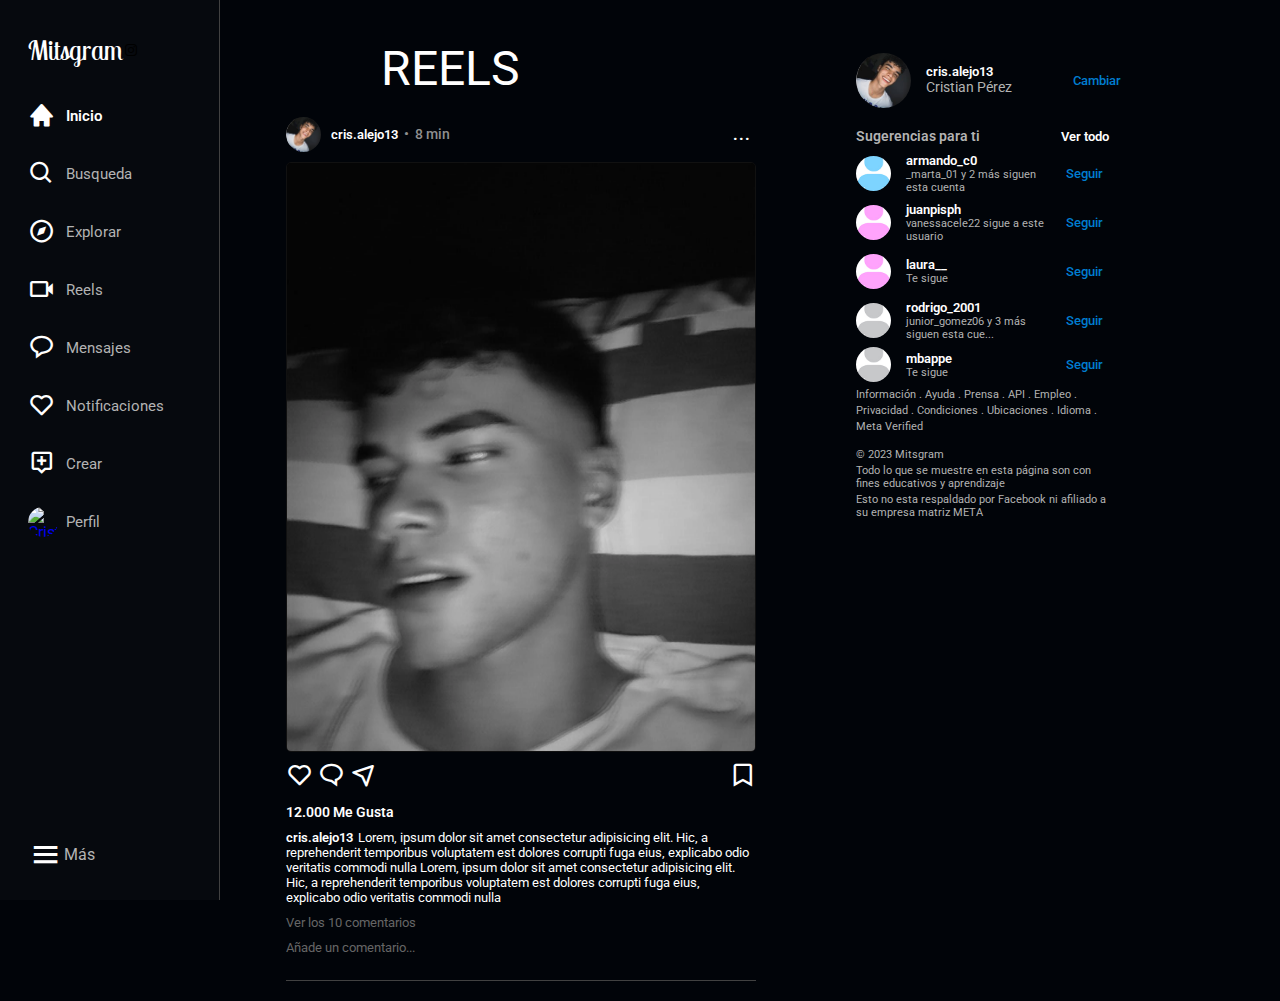
==== commit 6b5f60fb: "Cambio de URL en anclas" ====
--- a/components/home.html
+++ b/components/home.html
@@ -4,7 +4,7 @@
   <meta charset="UTF-8">
   <meta name="viewport" content="width=device-width, initial-scale=1.0">
   <link rel="icon" href="">
-  <link rel="stylesheet" href="/Clone-Instagram/css/home.css">
+  <link rel="stylesheet" href="../css/home.css">
   <link rel="stylesheet" href="https://cdn.jsdelivr.net/npm/boxicons@latest/css/boxicons.min.css">
   <link rel="stylesheet" href="https://unpkg.com/boxicons@latest/css/boxicons.min.css">
   <title>Mitsgram</title>
@@ -233,7 +233,7 @@
           <div class="suggestion_info_company">
             <div class="box">
               <div>
-                <a href="">Información</a>
+                <a href="#">Información</a>
                 <span>.</span>
                 <a href="#">Ayuda</a>
                 <span>.</span>
@@ -311,7 +311,7 @@
         <div class="change_account">
           <span>Cambiar de cuenta</span>
         </div>
-        <a href="/Clone-Instagram">
+        <a href="/Clone-Instagram/">
           <div class="log_out">
             <span>Salir</span>
           </div>
--- a/css/home.css
+++ b/css/home.css
@@ -0,0 +1,989 @@
+@import url('https://fonts.googleapis.com/css2?family=Lobster+Two:ital,wght@0,400;0,700;1,400;1,700&family=Roboto:ital,wght@0,100;0,300;0,400;0,500;0,700;0,900;1,100;1,300;1,400;1,500;1,700;1,900&display=swap');
+
+
+*{
+  padding: 0;
+  margin: 0;
+  box-sizing: border-box;
+  font-family: 'Roboto', sans-serif;
+}
+
+html{
+  font-size: 16px;
+  --border: #414141;
+  --hv-bg: rgba(38, 38, 38, .4);
+  --color-letter: #A8A8A8;
+  --color-meta: #0095F6;
+  --font-size-letter: .9rem;
+  --font-size-description: .8rem;
+  --font-size-icon-menu-aside: 1.7rem;
+  --border-box-img-post: #111111;
+}
+
+
+
+body{
+  min-height: 100vh;
+  background: #010409;
+}
+
+.box_aside_home_menu{
+  position: fixed;
+  top: 0;
+  left: 0;
+  width: 13%;
+  height: 100vh;
+  min-width: 220px;
+  background: #06090e;
+  padding: 20px 10px 10px 20px;
+  border-right: 1px solid var(--border);
+}
+
+.box_aside_home_menu header{
+  position: relative;
+  top: 0;
+  left: 0;
+  width: 100%;
+  height: 7%;
+  display: flex;
+  align-items: center;
+  cursor: pointer;
+}
+
+.box_aside_home_menu header a{
+  text-decoration: none;
+  font-family: 'Lobster Two', cursive;
+  font-weight: 500;
+  font-size: 1.7rem;
+  color: #fff;
+  padding-left: 8px;
+}
+
+.box_aside_home_menu .box_menu{
+  position: relative;
+  top: 0;
+  left: 0;
+  width: 100%;
+  height: 86%;
+  display: flex;
+}
+
+.box_aside_home_menu .box_menu nav{
+  margin-top: 10px;
+  flex-grow: 1;
+}
+
+.box_aside_home_menu .box_menu nav ul{
+  display: flex;
+  flex-direction: column;
+  gap: 8px;
+}
+
+.box_aside_home_menu .box_menu nav ul li{
+  list-style: none;
+  border-radius: 8px;
+  height: 50px;
+  transition: .5s;
+}
+
+.box_aside_home_menu .box_menu nav ul li{
+  display: flex;
+  align-items: center;
+  padding-left: 8px;
+  cursor: pointer;
+}
+
+.box_aside_home_menu .box_menu nav ul li a{
+  text-decoration: none;
+  flex-grow: 1;
+}
+
+
+.box_aside_home_menu .box_menu nav ul li:hover{
+  background: rgba(38, 38, 38, .4);
+}
+
+.box_aside_home_menu .box_menu nav ul li .menu_item{
+  display: grid;
+  grid-template-columns: 10% 1fr;
+  gap: 20px;
+  flex-grow: 1;
+}
+
+.box_aside_home_menu .box_menu nav ul li .menu_item > span{
+  align-self: center;
+  color: #b3b3b3;
+  font-size: .96rem;
+  font-weight: 400;
+}
+
+
+.box_aside_home_menu .box_menu nav ul li .menu_item.active span{
+  font-weight: 600;
+  color: #fff;
+}
+
+
+
+.box_aside_home_menu .box_menu nav ul li .menu_item i{
+  color: #fff;
+  font-size: 1.7rem;
+  font-weight: 300;
+}
+
+
+.box_aside_home_menu .box_menu nav ul li .menu_item .user_profile{
+  position: relative;
+  width: 30px;
+  height: 30px;
+}
+
+.box_aside_home_menu .box_menu nav ul li .menu_item .user_profile img{
+  position: absolute;
+  width: 100%;
+  height: 100%;
+  object-fit: cover;
+  border-radius: 50%;
+}
+
+
+.box_aside_home_menu .options{
+  display: flex;
+  width: 100%;
+  border-radius: 8px;
+  transition: .5s;
+  padding: 8px;
+}
+
+.more_options{
+  position: fixed;
+  width: 260px;
+  height: 400px;
+  bottom: 80px;
+  left: 20px;
+  border-radius: 8px;
+  background: #262626;
+  visibility: hidden;
+  opacity: 0;
+}
+
+.more_options.active{
+  visibility: visible;
+  opacity: 1;
+}
+
+.more_options nav{
+  position: relative;
+  display: flex;
+  flex-direction: column;
+  height: 100%;
+  cursor: auto;
+}
+
+.more_options nav .decoration{
+  position: relative;
+  width: 100%;
+  height: 5px;
+  background: #414141;
+}
+
+.more_options nav .option_account{
+  position: relative;
+  display: flex;
+  flex-direction: column;
+  padding: 10px;
+}
+
+.more_options nav .option_account a{
+  text-decoration: none;
+}
+
+.more_options nav .option_account .change_account,
+.more_options nav .option_account a .log_out{
+  padding: 15px;
+}
+
+.more_options nav .option_account .change_account span,
+.more_options nav .option_account a .log_out span{ 
+  color: #cecece;
+  font-size: .9rem;
+}
+
+.more_options nav .option_account .change_account:hover,
+.more_options nav .option_account a .log_out:hover{
+  background: #414141;
+  border-radius: 8px;
+  cursor: pointer;
+}
+
+.more_options nav .box_option_primary{
+  display: flex;
+  padding: 10px;
+  flex-grow: 1;
+}
+
+.more_options nav ul{
+  position: relative;
+  display: flex;
+  flex-direction: column;
+  gap: 1px;
+  flex-grow: 1;
+}
+
+.more_options nav ul li{
+  list-style: none;
+  padding: 15px;
+  flex-grow: 1;
+}
+
+.more_options nav ul li:hover{
+  background: #414141;
+  border-radius: 8px;
+  cursor: pointer;
+}
+
+.more_options nav ul li a{
+  text-decoration: none;
+}
+
+.more_options nav ul li a .select_option,
+.more_options nav ul li .select_option{
+  display: flex;
+  gap: 8px;
+  align-items: center;
+}
+
+.more_options nav ul li a .select_option i,
+.more_options nav ul li .select_option i{
+  font-size: 1.2rem;
+}
+
+.more_options nav ul li a .select_option i,
+.more_options nav ul li a .select_option span,
+.more_options nav ul li .select_option i,
+.more_options nav ul li .select_option span{
+  color: #cecece;
+}
+
+.more_options nav ul li a .select_option span,
+.more_options nav ul li .select_option span{
+  font-size: .9rem;
+}
+
+.box_aside_home_menu .options .grid_options{
+  display: grid;
+  width: 100%;
+  grid-template-columns: 15% 1fr;
+  gap: 10px;
+}
+
+.box_aside_home_menu .options .grid_options i{
+  color: #fff;
+  font-size: 2.2rem;
+  font-weight: 300;
+}
+
+.box_aside_home_menu .options .grid_options span{
+  align-self: center;
+}
+
+.box_aside_home_menu .options .grid_options span{
+  font-size: 1rem;
+  color: #b3b3b3;
+}
+
+.box_aside_home_menu .options:hover{
+  background: rgba(38, 38, 38, .4);
+  cursor: pointer;
+}
+
+
+.content_main{
+  position: relative;
+  margin-left: 250px;
+}
+
+.content_main header{
+  display: none;
+}
+
+
+.content_main .grid_main{
+  display: grid;
+  grid-template-columns: 1fr 40%;
+  gap: 100px;
+}
+
+
+.content_main .grid_main main{
+  position: relative;
+}
+
+.content_main .grid_main main section{
+  margin-top: 40px;
+  position: relative;
+  width: 100%;
+  height: calc(100% - 40px);
+  display: grid;
+  grid-template-rows: max-content 1fr;
+  row-gap: 20px;
+}
+
+/*-----------Construción de historias instagram-----------*/
+
+.content_main .grid_main main section .reels{
+  display: flex;
+  justify-content: flex-end;
+  position: relative;
+  width: 100%;
+  height: 100%;
+}
+
+.content_main .grid_main main section .reels .box_container_reels{
+  position: relative;
+  width: 70%;
+  max-width: 1000px;
+}
+
+.content_main .grid_main main section .reels .box_container_reels span{
+  color: #fff;
+  text-transform: uppercase;
+  font-size: 3rem;
+}
+
+
+
+
+
+
+
+
+
+/*-------- Construción de historias instagram----------*/
+
+
+
+
+.content_main .grid_main main section .content_publications{
+  display: flex;
+  justify-content: flex-end;
+  width: 100%;
+}
+
+.content_main .grid_main main section .content_publications .box_publications{
+  display: flex;
+  flex-direction: column;
+  width: 58%;
+  gap: 20px;
+  /* background: rgba(255, 255, 255, .2); */
+}
+
+
+.content_main .grid_main main section .content_publications .box_publications article{
+  display: flex;
+  position: relative;
+  width: 100%;
+  /* height: 100%; */
+  max-width: 470px;
+  /* height: 800px; */
+  /* background: red; */
+  margin-bottom: 20px;
+}
+
+.content_main .grid_main main section .content_publications .box_publications article:nth-child(1){
+  margin-bottom: 20px;
+}
+
+.content_main .grid_main main section .content_publications .box_publications article .publication{
+  position: relative;
+  display: grid;
+  grid-template-rows: max-content 1fr; /*La fila 3 crece implicitamente*/
+  height: inherit;
+  border-bottom: 1px solid #414141;
+}
+
+.content_main .grid_main main section .content_publications .box_publications article .publication header{
+  display: flex;
+  flex-direction: row;
+  justify-content: space-between;
+  align-items: center;
+  padding-bottom: 10px;
+}
+
+.content_main .grid_main main section .content_publications .box_publications article .publication header .profile{
+  position: relative;
+  display: grid;
+  grid-template-columns: max-content 1fr;
+  flex-grow: 1;
+}
+
+.content_main .grid_main main section .content_publications .box_publications article .publication header .profile .box_img_profile{
+  position: relative;
+  width: 35px;
+  height: 35px;
+}
+
+.content_main .grid_main main section .content_publications .box_publications article .publication header .profile .box_img_profile img{
+  position: absolute;
+  width: 100%;
+  height: 100%;
+  object-fit: cover;
+  border-radius: 50%;
+}
+
+
+.content_main .grid_main main section .content_publications .box_publications article .publication header .profile .name_profile{
+  display: grid;
+  grid-template-columns: max-content max-content max-content;
+  place-items: center;
+  padding-left: 10px;
+  column-gap: 6px;
+}
+
+.content_main .grid_main main section .content_publications .box_publications article .publication header .profile .name_profile span{
+  color: #8F8F8F;
+  font-weight: 500;
+  font-size: .9rem;
+}
+
+.content_main .grid_main main section .content_publications .box_publications article .publication header .profile .name_profile span:nth-child(1){
+  color: #fff;
+  font-size: .8rem;
+  font-weight: 600;
+}
+
+.content_main .grid_main main section .content_publications .box_publications article .publication header .options_publications{
+  display: flex;
+}
+
+.content_main .grid_main main section .content_publications .box_publications article .publication header .options_publications button{
+  outline: none;
+  border: none;
+  background: none;
+  padding: 5px;
+  font-size: 1.02rem;
+  letter-spacing: 1px;
+  color: #fff;
+  font-weight: 700;
+  cursor: pointer;
+}
+
+.content_main .grid_main main section .content_publications .box_publications article .publication header .options_publications button:hover{
+  color: #666666;
+}
+
+
+.content_main .grid_main main section .content_publications .box_publications article .publication .post{
+  position: relative;
+  display: block;
+  width: 100%;
+  padding-bottom: 125%;
+  /* height: 100%; */
+  border-radius: 5px;
+  overflow: hidden;
+  border: thin solid var(--border-box-img-post);
+}
+
+.content_main .grid_main main section .content_publications .box_publications article .publication .post img{
+  position: absolute;
+  width: 100%;
+  height: 100%;
+  object-fit: cover;
+}
+
+
+.content_main .grid_main main section .content_publications .box_publications article .publication .interactivity{
+  position: relative;
+  display: flex;
+  flex-direction: column;
+  gap: 10px;
+}
+
+.content_main .grid_main main section .content_publications .box_publications article .publication .interactivity .reactions_post{
+  display: flex;
+  justify-content: space-between;
+  padding-top: 10px;
+}
+
+.content_main .grid_main main section .content_publications .box_publications article .publication .interactivity .reactions_post .reactions{
+  display: flex;
+  align-items: center;
+  gap: 5px;
+}
+
+.content_main .grid_main main section .content_publications .box_publications article .publication .interactivity .reactions_post .reactions span,
+.content_main .grid_main main section .content_publications .box_publications article .publication .interactivity .save_post span{
+  font-size: 1.7rem;
+  color: #fff;
+  cursor: pointer;
+}
+
+.content_main .grid_main main section .content_publications .box_publications article .publication .interactivity .reactions_post .reactions span i,
+.content_main .grid_main main section .content_publications .box_publications article .publication .interactivity .save_post span i{
+  font-weight: 100;
+}
+
+.content_main .grid_main main section .content_publications .box_publications article .publication .interactivity .reactions_post .reactions span i:hover,
+.content_main .grid_main main section .content_publications .box_publications article .publication .interactivity .save_post span i:hover{
+  color: #666666;
+}
+
+.content_main .grid_main main section .content_publications .box_publications article .publication .interactivity .likes_post{
+  display: flex;
+}
+
+.content_main .grid_main main section .content_publications .box_publications article .publication .interactivity .likes_post span{
+  font-size: .85rem;
+  color: #fff;
+  font-weight: 600;
+  cursor: pointer;
+}
+
+.content_main .grid_main main section .content_publications .box_publications article .publication .interactivity .description_post{
+  display: flex;
+  flex-wrap: wrap;
+}
+
+
+.content_main .grid_main main section .content_publications .box_publications article .publication .interactivity .description_post p{
+  font-size: .8rem;
+  color: #fff;  
+}
+
+.content_main .grid_main main section .content_publications .box_publications article .publication .interactivity .description_post p span{
+  font-size: .8rem;
+  color: #fff;
+  font-weight: 600;
+  margin-right: 5px;
+}
+
+.content_main .grid_main main section .content_publications .box_publications article .publication .interactivity .comments_post{
+  display: flex;
+}
+
+.content_main .grid_main main section .content_publications .box_publications article .publication .interactivity .comments_post span{
+  color: #666666;
+  font-size: .8rem;
+}
+
+.content_main .grid_main main section .content_publications .box_publications article .publication .interactivity .comments_post span:hover{
+  text-decoration: underline;
+  cursor: pointer;
+}
+
+.content_main .grid_main main section .content_publications .box_publications article .publication .interactivity .make_comment{
+  display: flex;
+  height: 40px;
+}
+
+.content_main .grid_main main section .content_publications .box_publications article .publication .interactivity .make_comment form{
+  flex-grow: 1;
+}
+
+.content_main .grid_main main section .content_publications .box_publications article .publication .interactivity .make_comment form .box_input{
+  position: relative;
+  width: 100%;
+  height: 100%;
+}
+
+.content_main .grid_main main section .content_publications .box_publications article .publication .interactivity .make_comment form .box_input textarea{
+  position: absolute;
+  outline: none;
+  background: none;
+  border: none;
+  width: 100%;
+  height: 100%;
+  font-size: .8rem;
+  resize: none;
+  color: #fff;
+  padding-right: 80px;
+}
+
+.content_main .grid_main main section .content_publications .box_publications article .publication .interactivity .make_comment form .box_input textarea::placeholder{
+  color: #666666;
+}
+
+
+.content_main .grid_main .suggestion{
+  width: 100%;
+  height: 100vh;
+}
+
+.content_main .grid_main .suggestion .profile_suggestion{
+  margin-top: 40px;
+}
+
+.content_main .grid_main .suggestion .profile_suggestion{
+  display: grid;
+  grid-template-rows: 80px 20px 230px max-content;
+  gap: 6px;
+}
+
+.content_main .grid_main .suggestion .profile_suggestion .suggestions_box.profile{
+  display: grid;
+  grid-template-columns: max-content 25% 100px;
+  place-items: center;
+  gap: 15px;
+}
+
+.content_main .grid_main .suggestion .profile_suggestion .suggestions_box.profile .box_img_profile{
+  position: relative;
+  width: 55px;
+  height: 55px;
+}
+
+.content_main .grid_main .suggestion .profile_suggestion .suggestions_box.profile .box_img_profile img,
+.content_main .grid_main .suggestion .profile_suggestion .suggestions_box.not_followers_friends .friends .box_img_profile img{
+  position: absolute;
+  width: 100%;
+  height: 100%;
+  object-fit: cover;
+  border-radius: 50%;
+}
+
+.content_main .grid_main .suggestion .profile_suggestion .suggestions_box.profile .info_profile,
+.content_main .grid_main .suggestion .profile_suggestion .suggestions_box.not_followers_friends .friends .info_profile{
+  position: relative;
+  width: 100%;
+  height: 100%;
+}
+
+.content_main .grid_main .suggestion .profile_suggestion .suggestions_box.profile .info_profile,
+.content_main .grid_main .suggestion .profile_suggestion .suggestions_box.not_followers_friends .friends .info_profile{
+  display: flex;
+  flex-direction: column;
+  justify-content: center;
+}
+
+.content_main .grid_main .suggestion .profile_suggestion .suggestions_box.profile .info_profile span:nth-child(1),
+.content_main .grid_main .suggestion .profile_suggestion .suggestions_box.not_followers_friends .friends .info_profile span:nth-child(1){
+  color: #fff;
+  font-weight: 600;
+  font-size: .8rem;
+}
+
+.content_main .grid_main .suggestion .profile_suggestion .suggestions_box.profile .info_profile span:nth-child(2){
+  color: #b3b3b3;
+  font-size: .9rem;
+}
+
+.content_main .grid_main .suggestion .profile_suggestion .suggestions_box.profile button,
+.content_main .grid_main .suggestion .profile_suggestion .suggestions_box.not_followers_friends .friends button{
+  background: none;
+  outline: none;
+  border: none;
+  color: #007DD0;
+  font-weight: 500;
+  font-size: .8rem;
+  cursor: pointer;
+}
+
+.content_main .grid_main .suggestion .profile_suggestion .suggestions_box.profile button:hover,
+.content_main .grid_main .suggestion .profile_suggestion .suggestions_box.not_followers_friends .friends button:hover{
+ color: #fff;
+}
+
+.content_main .grid_main .suggestion .profile_suggestion .suggestions_box.list{
+  width: calc(10% + 25% + 100px + 5px);
+  display: flex;
+  justify-content: space-between;
+  align-items: center;
+}
+
+.content_main .grid_main .suggestion .profile_suggestion .suggestions_box.list span{
+  color: #b3b3b3;
+  font-size: .85rem;
+  font-weight: 600;
+}
+
+.content_main .grid_main .suggestion .profile_suggestion .suggestions_box.list button{
+  border: none;
+  outline: none;
+  background: none;
+  color: #fff;
+  font-size: .8rem;
+  font-weight: 600;
+  cursor: pointer;
+}
+
+.content_main .grid_main .suggestion .profile_suggestion .suggestions_box.list button:hover{
+  color: #b3b3b3;
+}
+
+.content_main .grid_main .suggestion .profile_suggestion .not_followers_friends{
+  width: calc(10% + 25% + 100px + 5px);
+  height: 100%;
+  display: grid;
+  grid-template-rows: repeat(4, 1fr);
+  gap: 5px;
+}
+
+.content_main .grid_main .suggestion .profile_suggestion .not_followers_friends .friends{
+  display: grid;
+  grid-template-columns: max-content 1fr 50px;
+  place-items: center;
+  column-gap: 15px;
+}
+
+.content_main .grid_main .suggestion .profile_suggestion .suggestions_box.not_followers_friends .friends .box_img_profile{
+  position: relative;
+  width: 35px;
+  height: 35px;
+}
+
+.content_main .grid_main .suggestion .profile_suggestion .suggestions_box.not_followers_friends .friends .info_profile span:nth-child(2){
+  color: #b3b3b3;
+  font-size: .7rem;
+}
+
+
+.content_main .grid_main .suggestion .profile_suggestion .suggestion_info_company{
+  display: flex;
+  align-items: center;
+}
+
+.content_main .grid_main .suggestion .profile_suggestion .box{
+  display: grid;
+  grid-template-rows: repeat(2, auto);
+  width: calc(10% + 25% + 100px + 5px);
+  row-gap: 15px;
+}
+
+.content_main .grid_main .suggestion .profile_suggestion .box div{
+  display: flex;
+  flex-wrap: wrap;
+  gap: 3px;
+}
+
+.content_main .grid_main .suggestion .profile_suggestion .box div > a,
+.content_main .grid_main .suggestion .profile_suggestion .box div > span{
+  text-decoration: none;
+  font-size: .70rem;
+  color: #b3b3b3;
+}
+
+.content_main .grid_main .suggestion .profile_suggestion .box div > a:hover{
+  text-decoration: underline;
+}
+
+
+@media screen and (max-width: 1750px){
+  .content_main {
+    margin-left: 220px;
+  }
+
+  .content_main .grid_main main section .content_publications .box_publications {
+    width: initial;
+  }
+
+}
+
+@media screen and (max-width: 1265px){
+
+  .content_main {
+    margin-left: 70px;
+  }
+
+  .box_aside_home_menu {
+    width: auto;
+    min-width: auto;
+    max-width: 70px;
+    padding: 20px 10px 10px 10px;
+  }
+
+  .box_aside_home_menu header a {
+    display: none;
+  }
+
+  .box_aside_home_menu header{
+    justify-content: center;
+  }
+
+  .box_aside_home_menu header i {
+    display: block;
+    color: #fff;
+    font-size: 1.7rem;
+    font-weight: 300;
+  }
+
+  .box_aside_home_menu .box_menu nav ul {
+    align-items: center;
+  }
+
+  .box_aside_home_menu .box_menu nav ul li .menu_item {
+    display: flex;
+  }
+
+  .box_aside_home_menu .box_menu nav ul li .menu_item span{
+    display: none;
+  }
+
+  .box_aside_home_menu .options .grid_options {
+    display: block;
+  }
+
+  .box_aside_home_menu .options .grid_options span {
+    display: none;
+  }
+
+  /*Popup de ver más opciones*/
+  .more_options {
+    position: fixed;
+    bottom: 21px;
+    left: 61px;
+    border-radius: 20px;
+    z-index: 1;
+  }
+  /*Popup de ver más opciones*/
+}
+
+@media screen and (max-width: 1160px){
+
+  .content_main .grid_main {
+    display: flex;
+    justify-content: center;
+  }
+
+  .content_main .grid_main .suggestion {
+    display: none;
+  }
+
+
+}
+
+@media screen and (max-width: 765px){
+
+  .content_main {
+    margin-left: 0px;
+  }
+
+  .content_main header{
+    display: flex;
+    justify-content: space-between;
+    padding: 15px;
+  }
+
+  .content_main header .title_social_network{
+    flex-grow: 1;
+  }
+
+  .content_main header .title_social_network a{
+    text-decoration: none;
+    font-family: 'Lobster Two', cursive;
+    font-weight: 500;
+    font-size: 2rem;
+    color: #fff;
+    padding-left: 8px;
+  }
+
+
+  .content_main header .reactions_and_messages{
+    flex-grow: 1;
+    display: flex;
+    gap: 20px;
+    justify-content: end;
+  }
+
+  .content_main header .reactions_and_messages > div{
+    display: flex;
+    justify-content: center;
+    align-items: center;
+  }
+
+  .content_main header .reactions_and_messages > div i{
+    color: #fff;
+    font-size: 2rem;
+  }
+
+  .content_main .grid_main main section{
+    margin-top: 0;
+    height: initial;
+    grid-template-rows: max-content 1fr;
+  }
+
+  .box_aside_home_menu {
+    top: auto;
+    left: 0;
+    bottom: 0;
+    max-width: none;
+    width: 100%;
+    height: 5vh;
+    z-index: 1;
+    padding: 0; /*Se le quita el padding*/
+    border-top: none;
+  }
+
+  .box_aside_home_menu header {
+    display: none;
+  }
+
+  .box_aside_home_menu .box_menu {
+    height: 100%;
+  }
+
+  .box_aside_home_menu .box_menu nav {
+    margin-top: 0; /*Se le quita el margin*/
+    align-self: center;
+  }
+
+  .box_aside_home_menu .box_menu nav ul {
+    display: flex;
+    flex-direction: row;
+    align-items: center;
+    justify-content: space-evenly;
+    gap: 0; /*Se le quita el gap*/
+  }
+
+  .box_aside_home_menu .box_menu nav ul li:nth-child(3),
+  .box_aside_home_menu .box_menu nav ul li:nth-child(5),
+  .box_aside_home_menu .box_menu nav ul li:nth-child(6){
+    display: none;
+  }
+
+  .box_aside_home_menu .box_menu nav ul li .menu_item i {
+    font-size: 1.5rem;
+  }
+
+  .box_aside_home_menu .box_menu nav ul li .menu_item .user_profile {
+    width: 25px;
+    height: 25px;
+  }
+
+
+  .box_aside_home_menu .options {
+    display: none;
+  }
+
+  .container_profile section main .profile_data .box_grid_profile .photos .collage_photos{
+    grid-auto-rows: 240px;
+  }
+
+  .content_main .grid_main main section .content_publications .box_publications article .publication .interactivity .make_comment{
+    display: none;
+  }
+
+  .content_main .grid_main main section .content_publications .box_publications article .publication {
+    border-bottom: none;
+  }
+
+  .content_main .grid_main main section .content_publications .box_publications article .publication .interactivity {
+    padding: 0px 10px 50px 10px;
+  }
+
+
+}
+
+
+
+
+
+/* @media screen and (min-width: 1500px){
+  .content_main .grid_main main section .content_publications .box_publications article .publication{
+    grid-template-rows: max-content 1fr;
+  }
+} */
+
+
+
+
+
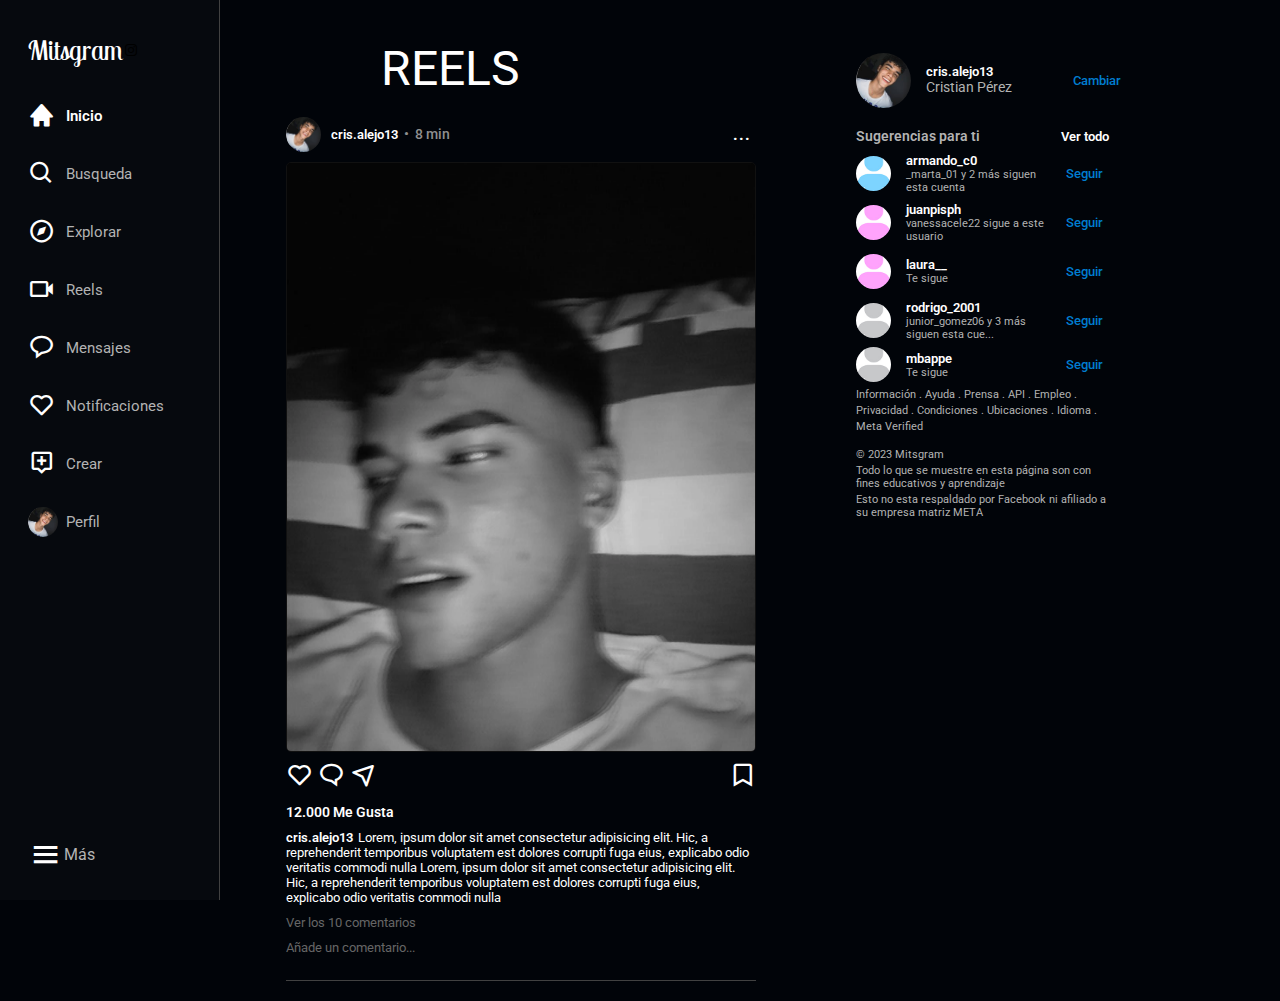
==== commit 6aa3fbb9: "Dirección img cambiado" ====
--- a/components/home.html
+++ b/components/home.html
@@ -68,7 +68,7 @@
             <a href="/Clone-Instagram/components/profile.html">
               <div class="menu_item">
                 <div class="user_profile">
-                  <img src="/Clone-Instagram/img/user.jpg" alt="Cristian Pérez">
+                  <img src="../img/user.jpg" alt="Cristian Pérez">
                 </div>
                 <span>Perfil</span>
               </div>
